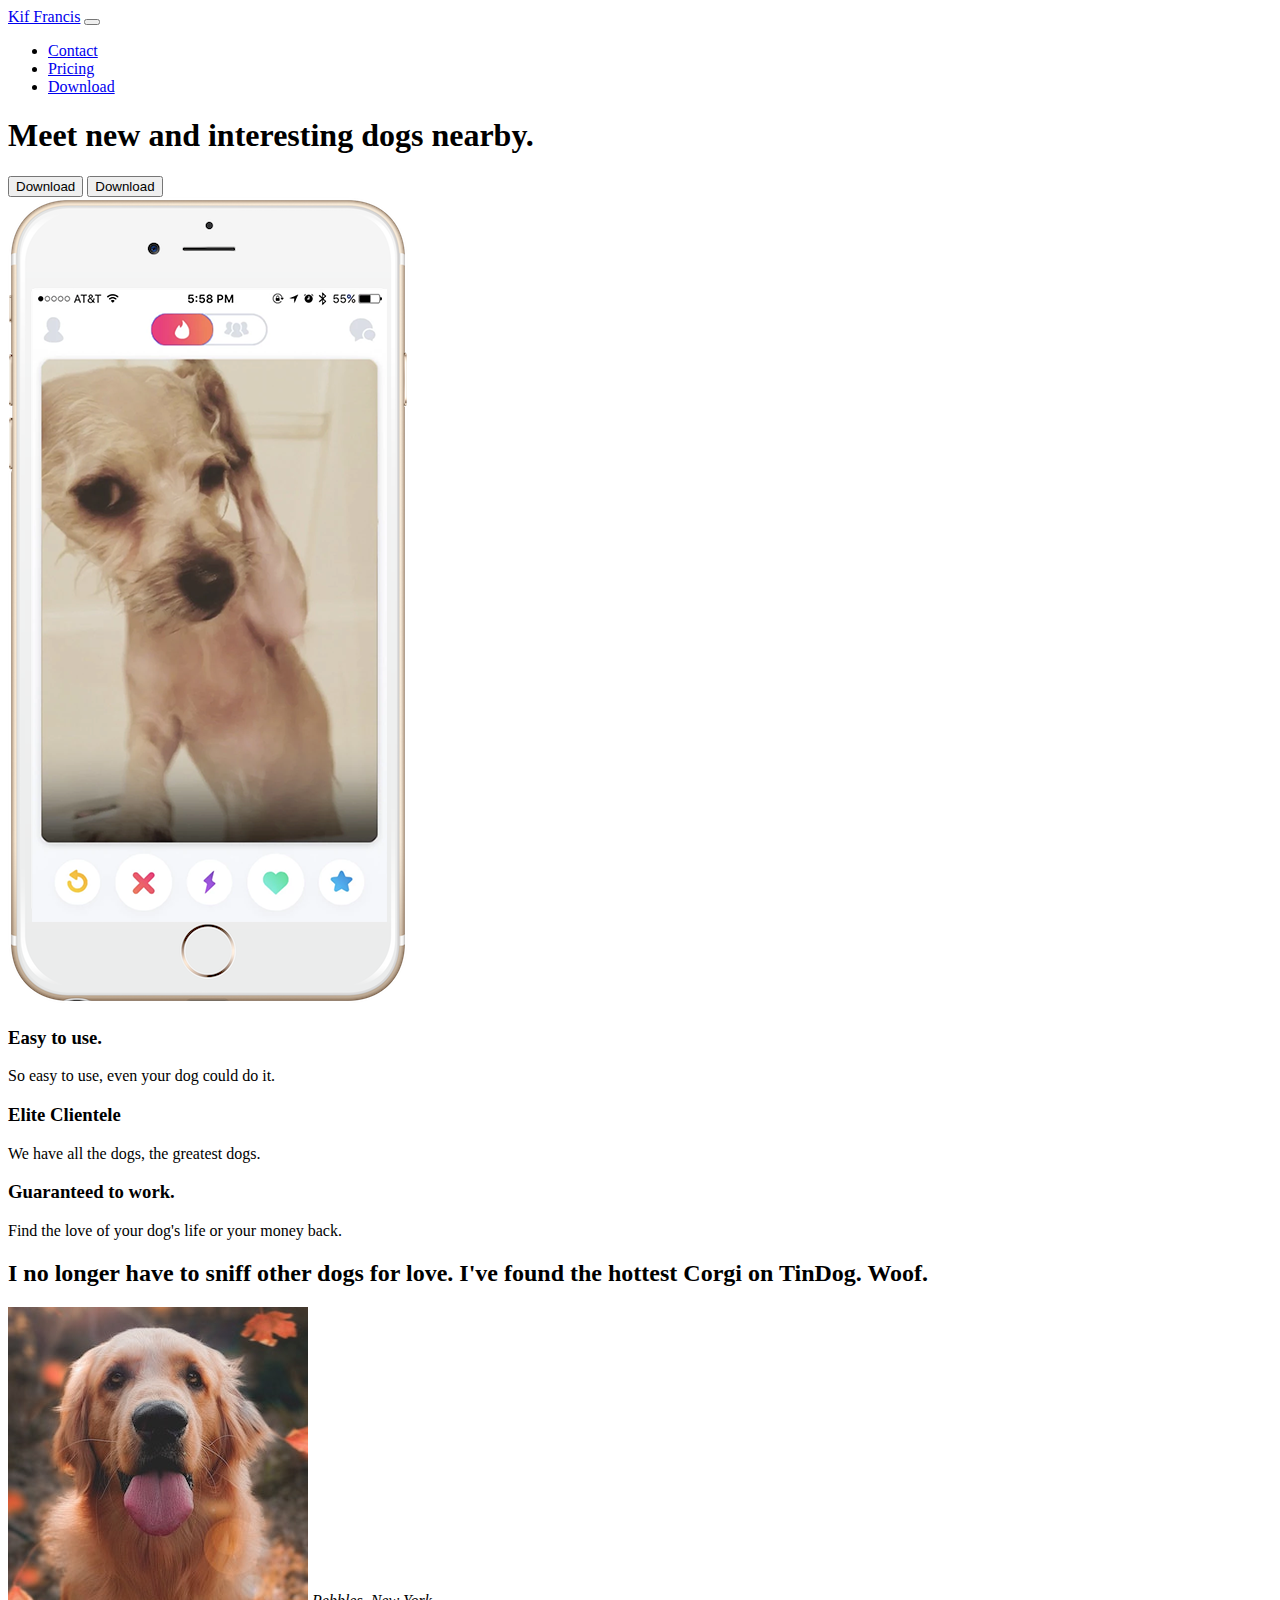
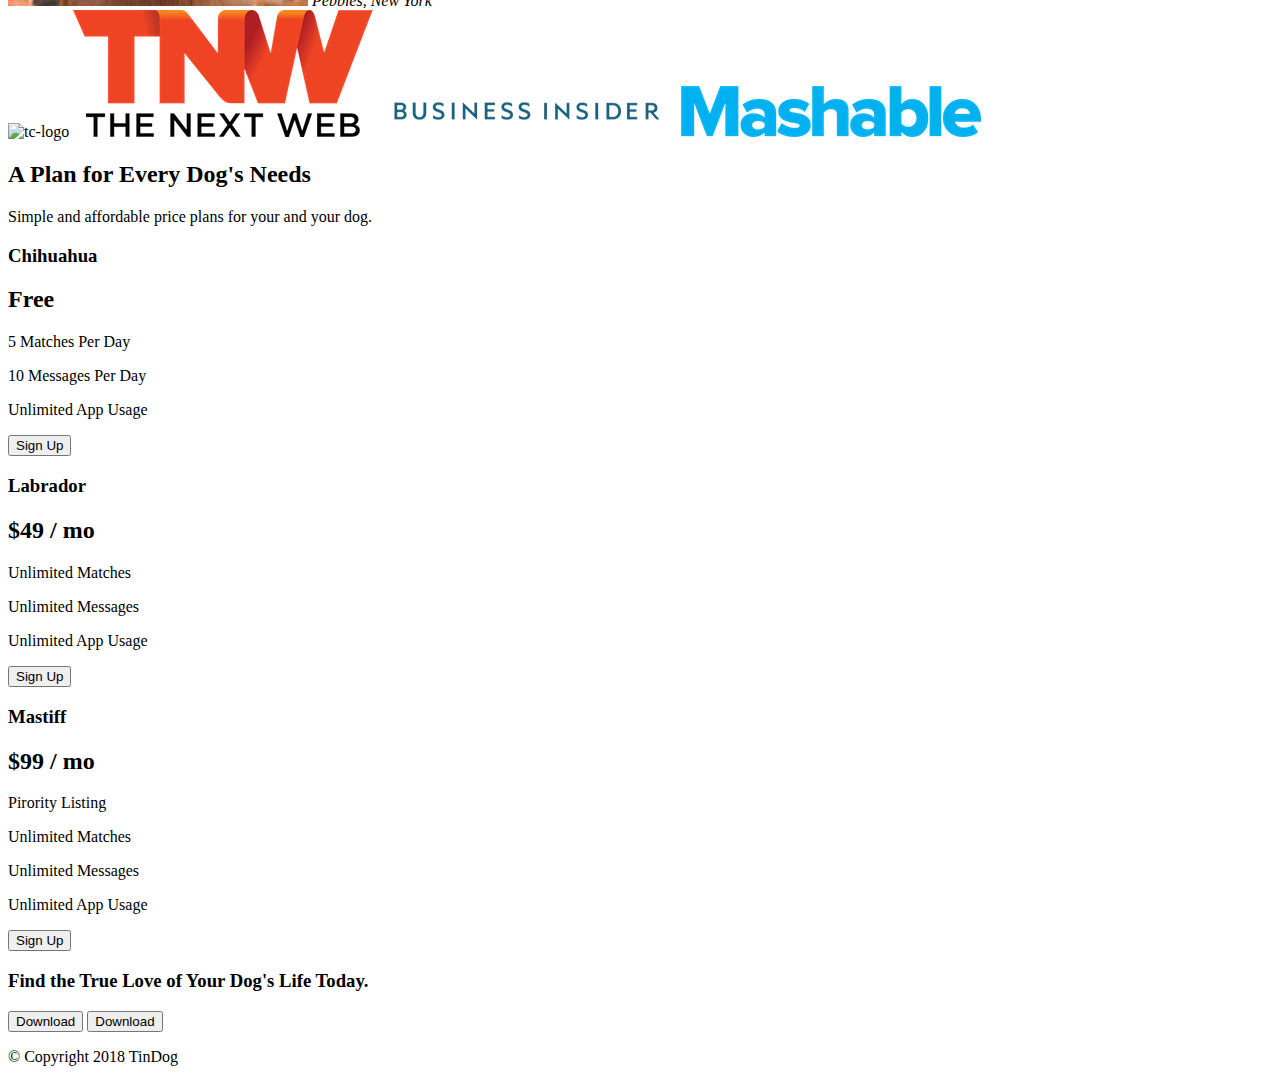
==== TinDog Start Here/index.html @ 4d75e92d "Create beginning files" ====
<!DOCTYPE html>
<html>

<head>
    <meta charset="utf-8">
    <title>TinDog</title>
    <link rel="stylesheet" href="css/styles.css">
</head>

<body>

<section id="title">

    <!-- Nav Bar -->
    <nav class="navbar navbar-expand-lg navbar-dark bg-dark">
        <a href="navbar-brand" href="">Kif Francis</a>
        <button class="navbar-toggler" type="button" data-toggle="collapse" data-target="#navbarTogglerDemo02"
                aria-controls="navbarTogglerDemo02" aria-expanded="false" aria-label="Toggle navigation">
            <span class="navbar-toggler-icon"></span>
        </button>
        <div class="collapse navbar-collapse" id="navbarTogglerDemo02">
            <ul class="navbar-nav ml-auto">
                <li class="nav-item"><a class="nav-link" href="http://www.gmail.com">Contact</a></li>
                <li class="nav-item"><a class="nav-link" href="http://www.gmail.com">Pricing</a></li>
                <li class="nav-item"><a class="nav-link" href="http://www.gmail.com">Download</a></li>
            </ul>
        </div>
    </nav>


    <!-- Title -->

    <div>
        <h1>Meet new and interesting dogs nearby.</h1>
        <button type="button">Download</button>
        <button type="button">Download</button>
    </div>
    <div>
        <img src="images/iphone6.png" alt="iphone-mockup">
    </div>

</section>


<!-- Features -->

<section id="features">

    <h3>Easy to use.</h3>
    <p>So easy to use, even your dog could do it.</p>

    <h3>Elite Clientele</h3>
    <p>We have all the dogs, the greatest dogs.</p>

    <h3>Guaranteed to work.</h3>
    <p>Find the love of your dog's life or your money back.</p>

</section>


<!-- Testimonials -->

<section id="testimonials">

    <h2>I no longer have to sniff other dogs for love. I've found the hottest Corgi on TinDog. Woof.</h2>
    <img src="images/dog-img.jpg" alt="dog-profile">
    <em>Pebbles, New York</em>

    <!-- <h2 class="testimonial-text">My dog used to be so lonely, but with TinDog's help, they've found the love of their life. I think.</h2>
    <img class="testimonial-image" src="images/lady-img.jpg" alt="lady-profile">
    <em>Beverly, Illinois</em> -->

</section>


<!-- Press -->

<section id="press">
    <img src="images/techcrunch.png" alt="tc-logo">
    <img src="images/tnw.png" alt="tnw-logo">
    <img src="images/bizinsider.png" alt="biz-insider-logo">
    <img src="images/mashable.png" alt="mashable-logo">

</section>


<!-- Pricing -->

<section id="pricing">

    <h2>A Plan for Every Dog's Needs</h2>
    <p>Simple and affordable price plans for your and your dog.</p>


    <h3>Chihuahua</h3>
    <h2>Free</h2>
    <p>5 Matches Per Day</p>
    <p>10 Messages Per Day</p>
    <p>Unlimited App Usage</p>
    <button type="button">Sign Up</button>


    <h3>Labrador</h3>
    <h2>$49 / mo</h2>
    <p>Unlimited Matches</p>
    <p>Unlimited Messages</p>
    <p>Unlimited App Usage</p>
    <button type="button">Sign Up</button>


    <h3>Mastiff</h3>
    <h2>$99 / mo</h2>
    <p>Pirority Listing</p>
    <p>Unlimited Matches</p>
    <p>Unlimited Messages</p>
    <p>Unlimited App Usage</p>
    <button type="button">Sign Up</button>

</section>


<!-- Call to Action -->

<section id="cta">

    <h3>Find the True Love of Your Dog's Life Today.</h3>
    <button type="button">Download</button>
    <button type="button">Download</button>

</section>


<!-- Footer -->

<footer id="footer">

    <p>© Copyright 2018 TinDog</p>

</footer>


</body>

</html>
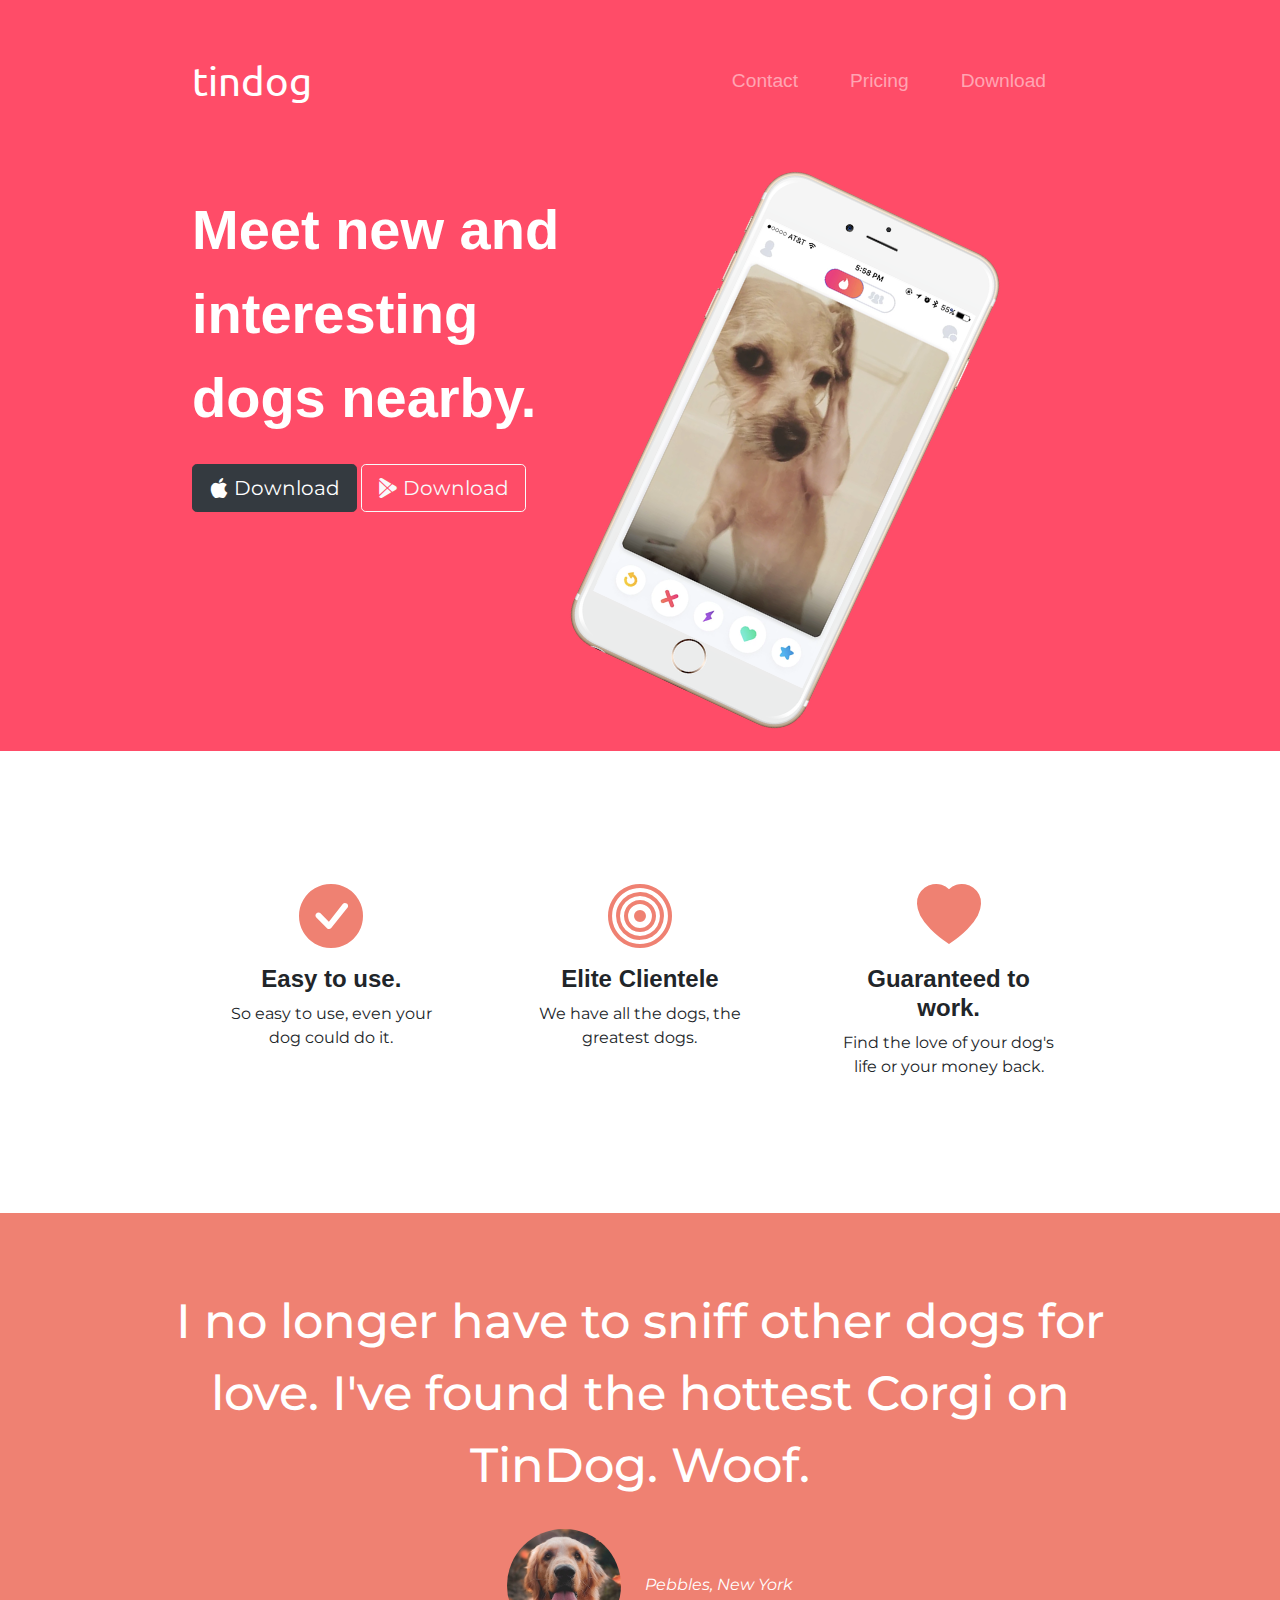
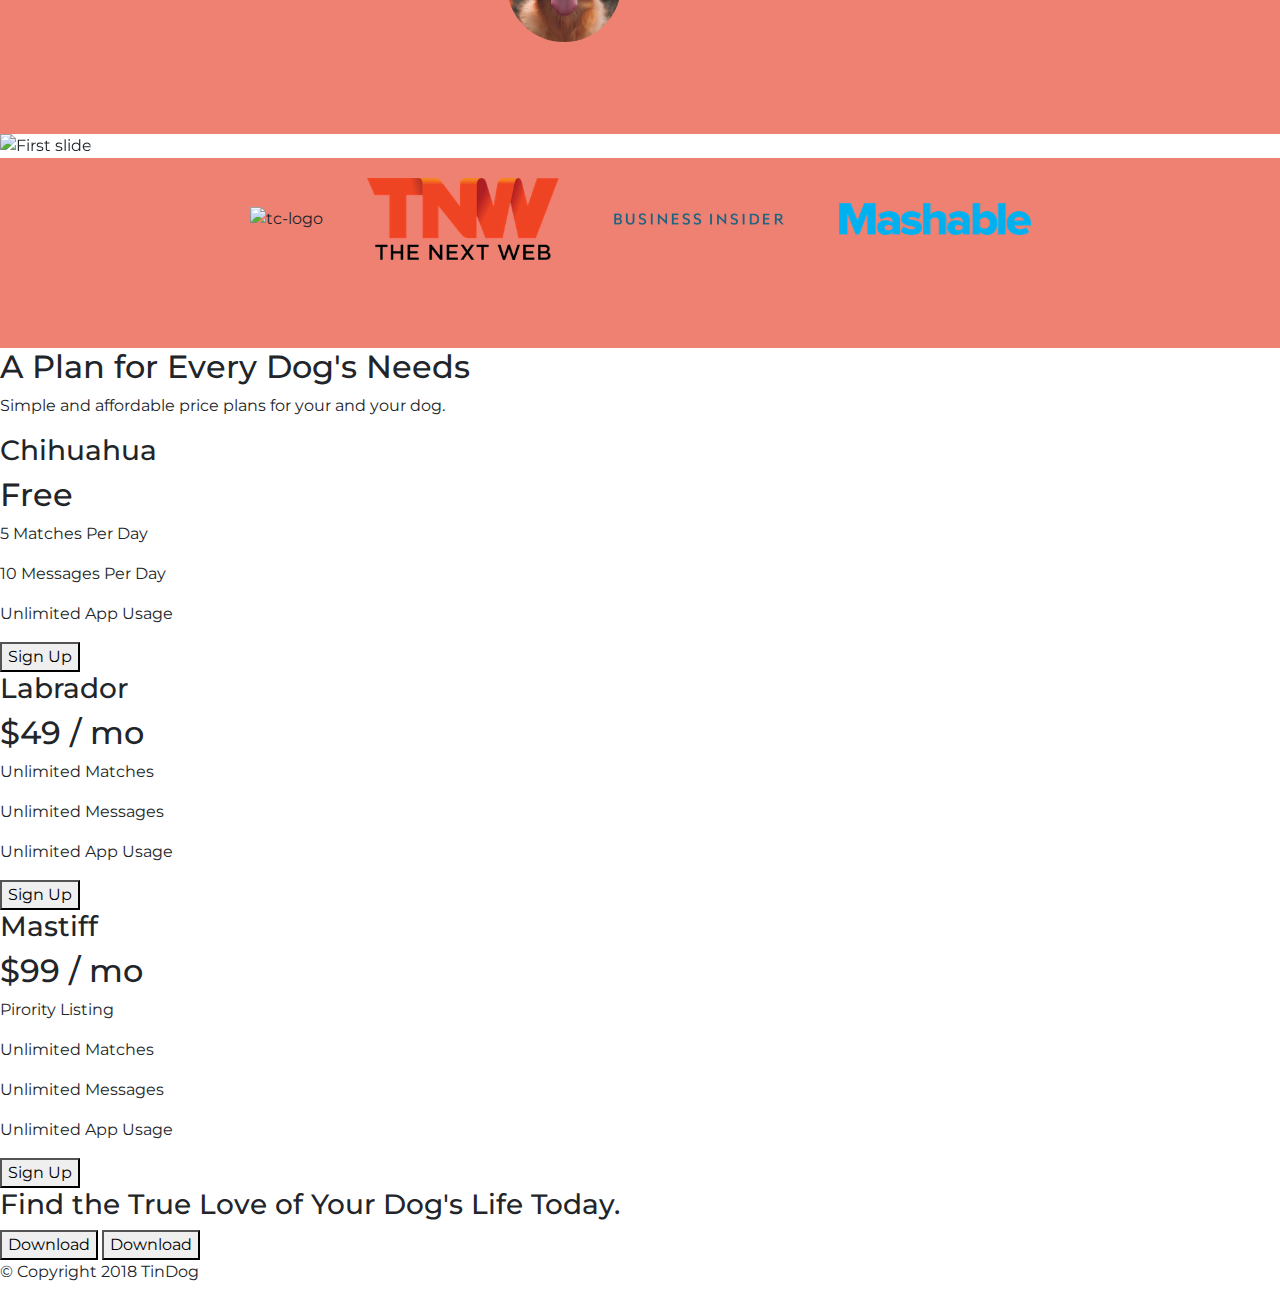
==== commit f409d634: "Add testimonial page and style" ====
--- a/TinDog Start Here/index.html
+++ b/TinDog Start Here/index.html
@@ -4,16 +4,24 @@
 <head>
     <meta charset="utf-8">
     <title>TinDog</title>
+    <link rel="stylesheet" href="https://cdn.jsdelivr.net/npm/bootstrap@4.3.1/dist/css/bootstrap.min.css" integrity="sha384-ggOyR0iXCbMQv3Xipma34MD+dH/1fQ784/j6cY/iJTQUOhcWr7x9JvoRxT2MZw1T" crossorigin="anonymous">
+    <link rel="stylesheet" href="https://cdn.jsdelivr.net/npm/bootstrap-icons@1.10.4/font/bootstrap-icons.css">
     <link rel="stylesheet" href="css/styles.css">
+    <link rel="preconnect" href="https://fonts.googleapis.com">
+    <link rel="preconnect" href="https://fonts.gstatic.com" crossorigin>
+    <link href="https://fonts.googleapis.com/css2?family=Montserrat:ital,wght@0,100;0,200;0,300;0,400;0,500;0,600;0,700;0,800;0,900;1,100;1,200;1,300;1,400;1,500;1,600;1,700;1,800;1,900&family=Ubuntu:ital,wght@0,300;0,400;0,500;0,700;1,300;1,400;1,500;1,700&display=swap" rel="stylesheet">
+    <script src="https://code.jquery.com/jquery-3.3.1.slim.min.js" integrity="sha384-q8i/X+965DzO0rT7abK41JStQIAqVgRVzpbzo5smXKp4YfRvH+8abtTE1Pi6jizo" crossorigin="anonymous"></script>
+    <script src="https://cdn.jsdelivr.net/npm/popper.js@1.14.7/dist/umd/popper.min.js" integrity="sha384-UO2eT0CpHqdSJQ6hJty5KVphtPhzWj9WO1clHTMGa3JDZwrnQq4sF86dIHNDz0W1" crossorigin="anonymous"></script>
+    <script src="https://cdn.jsdelivr.net/npm/bootstrap@4.3.1/dist/js/bootstrap.min.js" integrity="sha384-JjSmVgyd0p3pXB1rRibZUAYoIIy6OrQ6VrjIEaFf/nJGzIxFDsf4x0xIM+B07jRM" crossorigin="anonymous"></script>
 </head>
 
 <body>
 
 <section id="title">
-
+<div class="container-fluid">
     <!-- Nav Bar -->
-    <nav class="navbar navbar-expand-lg navbar-dark bg-dark">
-        <a href="navbar-brand" href="">Kif Francis</a>
+    <nav class="navbar navbar-expand-lg navbar-dark">
+        <a class="navbar-brand" href="">tindog</a>
         <button class="navbar-toggler" type="button" data-toggle="collapse" data-target="#navbarTogglerDemo02"
                 aria-controls="navbarTogglerDemo02" aria-expanded="false" aria-label="Toggle navigation">
             <span class="navbar-toggler-icon"></span>
@@ -30,31 +38,44 @@
 
     <!-- Title -->
 
-    <div>
+
+    <div class="row">
+    <div class ="col-lg-6">
         <h1>Meet new and interesting dogs nearby.</h1>
-        <button type="button">Download</button>
-        <button type="button">Download</button>
+        <button type="button" class="btn btn-dark btn-lg"><i class="bi bi-apple"></i> Download</button>
+        <button type="button" class="btn btn-outline-light btn-lg"><i class="bi bi-google-play"></i> Download</button>
     </div>
-    <div>
-        <img src="images/iphone6.png" alt="iphone-mockup">
+    <div class="col-lg-6">
+        <img src="images/iphone6.png" alt="iphone-mockup" class="title-image">
+    </div>
     </div>
 
 </section>
-
+</div>
 
 <!-- Features -->
 
 <section id="features">
 
-    <h3>Easy to use.</h3>
-    <p>So easy to use, even your dog could do it.</p>
-
-    <h3>Elite Clientele</h3>
-    <p>We have all the dogs, the greatest dogs.</p>
-
-    <h3>Guaranteed to work.</h3>
-    <p>Find the love of your dog's life or your money back.</p>
-
+    <div class="container-fluid selling-points">
+        <div class="row">
+            <div class ="col-lg-4 selling-point">
+                <i class="bi bi-check-circle-fill selling-point__icon"></i>
+                <h3 class="selling-point__title">Easy to use.</h3>
+                <p class="selling-point__desc">So easy to use, even your dog could do it.</p>
+            </div>
+            <div class ="col-lg-4 selling-point">
+                <i class="bi bi-bullseye selling-point__icon"></i>
+                <h3 class="selling-point__title">Elite Clientele</h3>
+                <p class="selling-point__desc">We have all the dogs, the greatest dogs.</p>
+            </div>
+            <div class ="col-lg-4 selling-point">
+                <i class="bi bi-heart-fill selling-point__icon"></i>
+                <h3 class="selling-point__title">Guaranteed to work.</h3>
+                <p class="selling-point__desc">Find the love of your dog's life or your money back.</p>
+            </div>
+        </div>
+    </div>
 </section>
 
 
@@ -62,8 +83,8 @@
 
 <section id="testimonials">
 
-    <h2>I no longer have to sniff other dogs for love. I've found the hottest Corgi on TinDog. Woof.</h2>
-    <img src="images/dog-img.jpg" alt="dog-profile">
+    <h2 class="testimonial__quote">I no longer have to sniff other dogs for love. I've found the hottest Corgi on TinDog. Woof.</h2>
+    <img src="images/dog-img.jpg" alt="dog-profile" class="testimonial__image">
     <em>Pebbles, New York</em>
 
     <!-- <h2 class="testimonial-text">My dog used to be so lonely, but with TinDog's help, they've found the love of their life. I think.</h2>
@@ -72,14 +93,36 @@
 
 </section>
 
+<!-- Delete later maybe -->
+<div id="testimonial-carousel" class="carousel slide" data-ride="false">
+  <div class="carousel-inner">
+    <div class="carousel-item active">
+      <img class="d-block w-100" src="..." alt="First slide">
+    </div>
+    <div class="carousel-item">
+      <img class="d-block w-100" src="..." alt="Second slide">
+    </div>
+    <div class="carousel-item">
+      <img class="d-block w-100" src="..." alt="Third slide">
+    </div>
+  </div>
+  <a class="carousel-control-prev" href="#testimonial-carousel" role="button" data-slide="prev">
+    <span class="carousel-control-prev-icon" aria-hidden="true"></span>
+    <span class="sr-only">Previous</span>
+  </a>
+  <a class="carousel-control-next" href="#testimonial-carousel" role="button" data-slide="next">
+    <span class="carousel-control-next-icon" aria-hidden="true"></span>
+    <span class="sr-only">Next</span>
+  </a>
+</div>
 
 <!-- Press -->
 
-<section id="press">
-    <img src="images/techcrunch.png" alt="tc-logo">
-    <img src="images/tnw.png" alt="tnw-logo">
-    <img src="images/bizinsider.png" alt="biz-insider-logo">
-    <img src="images/mashable.png" alt="mashable-logo">
+<section id="press" class="press">
+    <img src="images/techcrunch.png" alt="tc-logo" class="press__logo">
+    <img src="images/tnw.png" alt="tnw-logo" class="press__logo">
+    <img src="images/bizinsider.png" alt="biz-insider-logo" class="press__logo">
+    <img src="images/mashable.png" alt="mashable-logo" class="press__logo">
 
 </section>
 
--- a/TinDog Start Here/css/styles.css
+++ b/TinDog Start Here/css/styles.css
@@ -0,0 +1,111 @@
+body {
+  font-family: 'Montserrat', sans-serif;
+}
+
+h1 {
+  font-family: 'Montserrat-Black', sans-serif;
+  font-size: 3.5rem;
+  line-height: 1.5;
+  font-weight: 900;
+  padding-bottom: 1rem;
+}
+
+.container-fluid {
+  padding: 3% 15%;
+}
+
+
+#title {
+  background-color: #ff4c68;
+  color: #FFF;
+}
+
+.navbar {
+  padding-bottom: 4.5rem;
+  padding-left: 0;
+}
+
+.navbar-brand {
+    font-family: 'Ubuntu';
+    font-size: 2.5rem;
+}
+
+.nav-item {
+   padding: 0 18px;
+}
+
+.nav-link {
+  font-size: 1.2rem;
+  font-family: 'Montserrat-Light', sans-serif;
+}
+
+.title-image {
+    width: 60%;
+    transform: rotate(25deg);
+}
+
+.selling-points {
+  padding-top: 4.5rem;
+  padding-bottom: 4.5rem;
+}
+
+.selling-point {
+   text-align: center;
+   padding: 5%;
+}
+
+.selling-point__icon {
+   color: #ef8172;
+   font-size: 4rem;
+   margin-bottom: 1rem;
+}
+
+.selling-point__icon:hover {
+  color: #ff4c68;
+}
+
+.selling-point__title {
+    font-family: 'Montserrat-Black', sans-serif;
+    font-size: 1.5rem;
+    font-weight: bold;
+}
+
+.selling-point__desc {
+  font-color: #8f8f8f;
+}
+
+#testimonials {
+  padding: 4.5rem;
+  text-align: center;
+  background-color: #ef8172;
+  color: #FFF;
+}
+
+.testimonial__quote {
+    font-family: "Montserrat";
+    font-size: 3rem;
+    line-height: 1.5;
+    font-weight: 500;
+    padding: 0 3rem;
+}
+
+.testimonial__image {
+    border-radius: 100%;
+    margin: 20px;
+    width: 10%;
+}
+
+.testimonial__caption {
+    font-weight: 400;
+}
+
+.press {
+    text-align: center;
+    background-color: #ef8172;
+    padding-bottom: 3%;
+}
+
+.press__logo {
+  width: 15%;
+  margin: 20px 20px 50px;
+}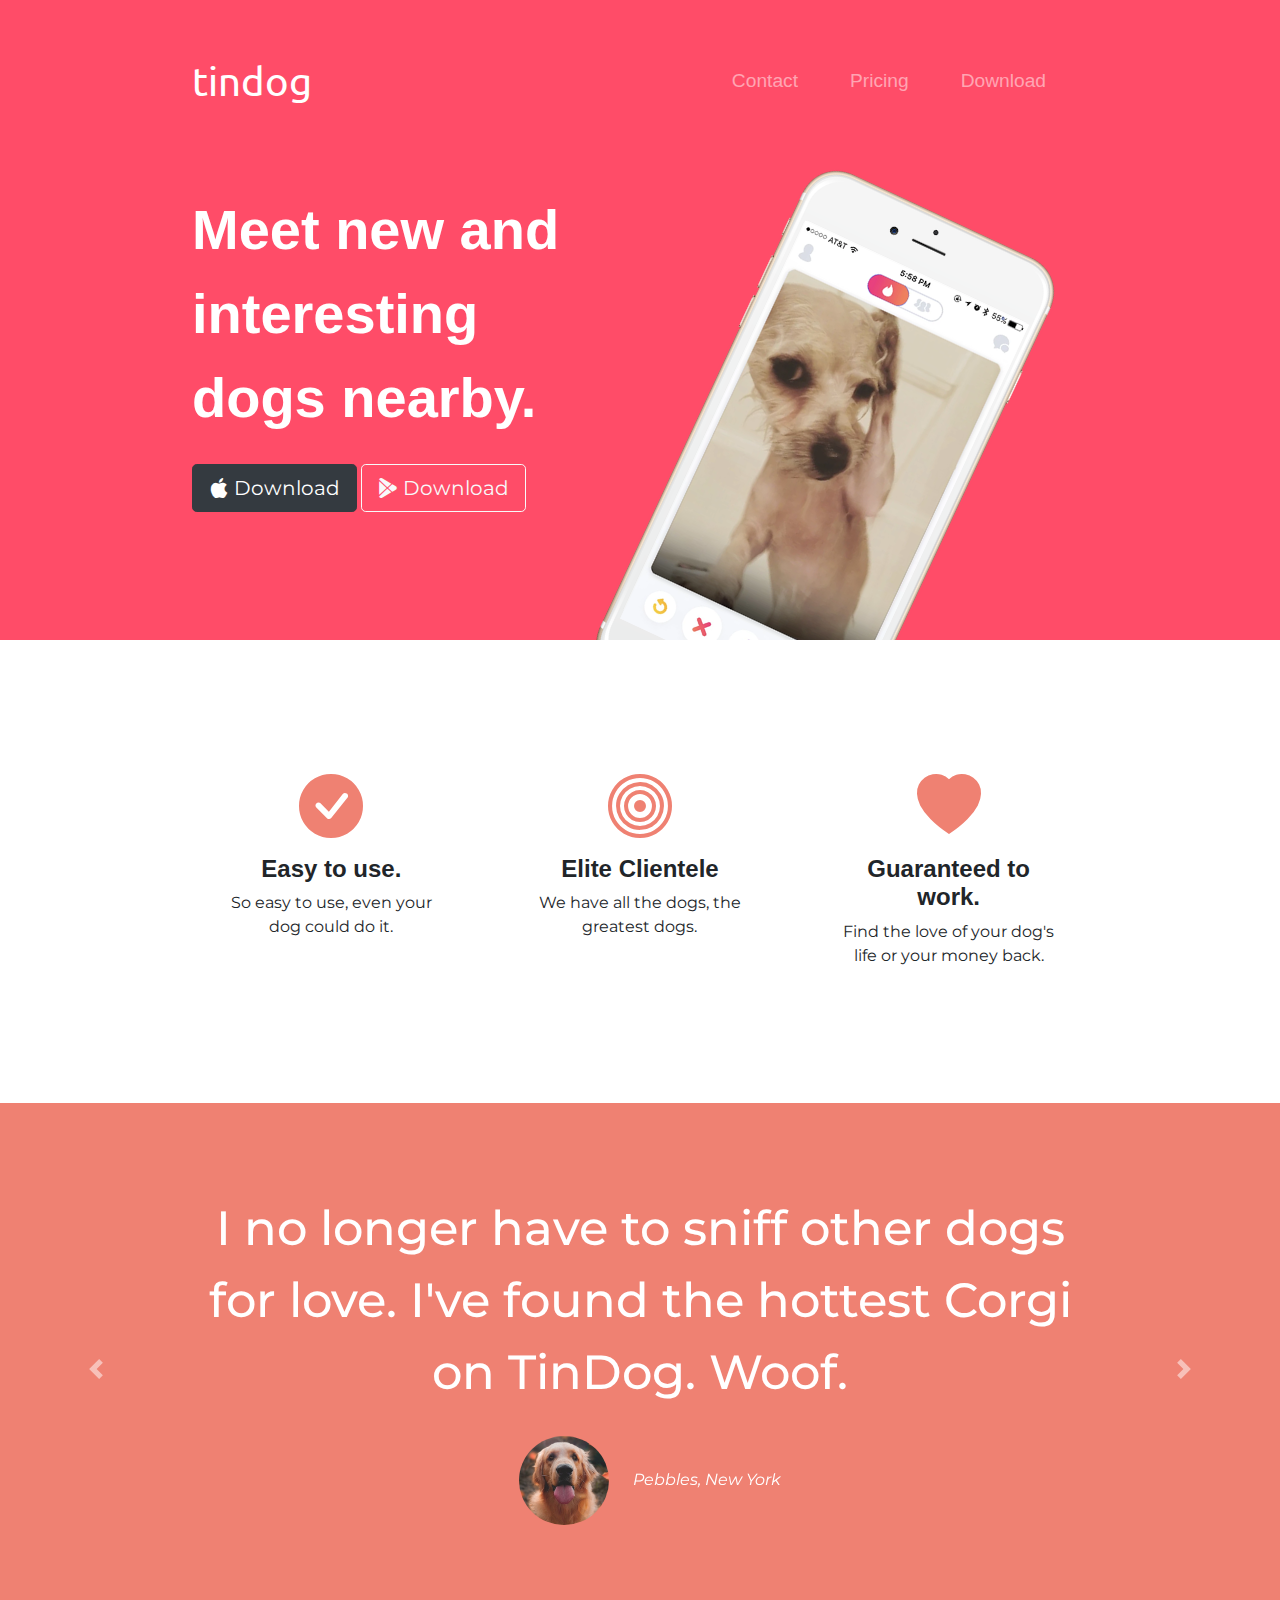
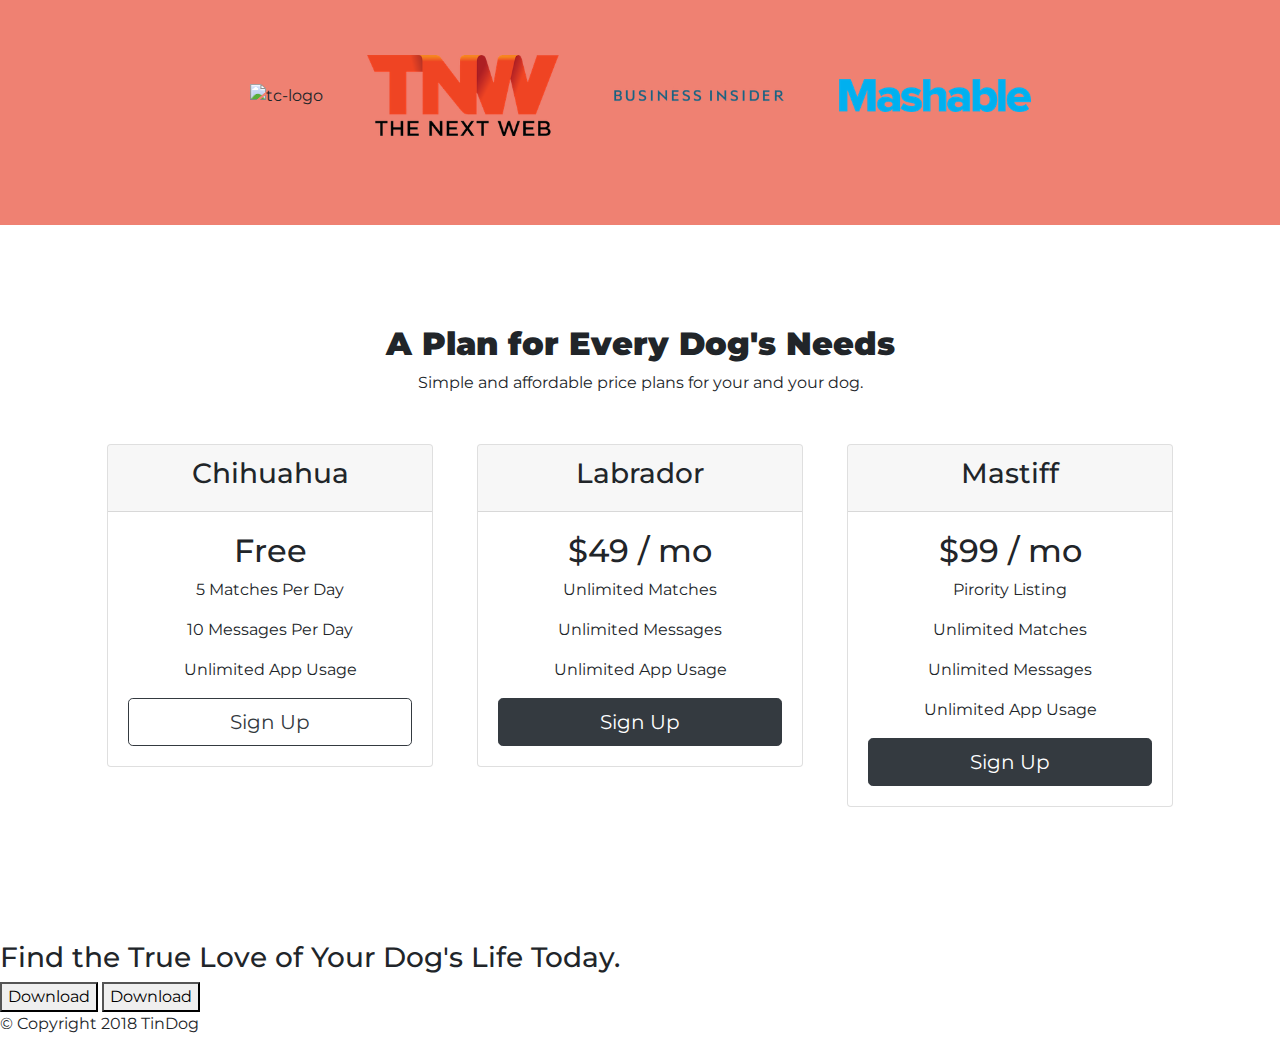
==== commit c4caa774: "Add cards with prices" ====
--- a/TinDog Start Here/index.html
+++ b/TinDog Start Here/index.html
@@ -55,7 +55,7 @@
 
 <!-- Features -->
 
-<section id="features">
+<section id="features" class="features">
 
     <div class="container-fluid selling-points">
         <div class="row">
@@ -82,29 +82,21 @@
 <!-- Testimonials -->
 
 <section id="testimonials">
-
-    <h2 class="testimonial__quote">I no longer have to sniff other dogs for love. I've found the hottest Corgi on TinDog. Woof.</h2>
-    <img src="images/dog-img.jpg" alt="dog-profile" class="testimonial__image">
-    <em>Pebbles, New York</em>
-
-    <!-- <h2 class="testimonial-text">My dog used to be so lonely, but with TinDog's help, they've found the love of their life. I think.</h2>
-    <img class="testimonial-image" src="images/lady-img.jpg" alt="lady-profile">
-    <em>Beverly, Illinois</em> -->
-
-</section>
-
-<!-- Delete later maybe -->
 <div id="testimonial-carousel" class="carousel slide" data-ride="false">
   <div class="carousel-inner">
     <div class="carousel-item active">
-      <img class="d-block w-100" src="..." alt="First slide">
+            <h2 class="testimonial__quote">I no longer have to sniff other dogs for love. I've found the hottest Corgi on TinDog. Woof.</h2>
+            <img src="images/dog-img.jpg" alt="dog-profile" class="testimonial__image">
+            <em>Pebbles, New York</em>
     </div>
     <div class="carousel-item">
-      <img class="d-block w-100" src="..." alt="Second slide">
-    </div>
-    <div class="carousel-item">
-      <img class="d-block w-100" src="..." alt="Third slide">
-    </div>
+           <h2 class="testimonial__quote">My dog used to be so lonely, but with TinDog's help, they've found the love of their life. I think.</h2>
+            <img class="testimonial__image" src="images/lady-img.jpg" alt="lady-profile">
+            <em>Beverly, Illinois</em> -->
+    </div>
+<!--    <div class="carousel-item" style="background-color: blue;">-->
+<!--        <h1>Hello</h1>-->
+<!--    </div>-->
   </div>
   <a class="carousel-control-prev" href="#testimonial-carousel" role="button" data-slide="prev">
     <span class="carousel-control-prev-icon" aria-hidden="true"></span>
@@ -116,6 +108,13 @@
   </a>
 </div>
 
+
+
+
+</section>
+
+
+
 <!-- Press -->
 
 <section id="press" class="press">
@@ -128,36 +127,57 @@
 
 
 <!-- Pricing -->
-
-<section id="pricing">
-
-    <h2>A Plan for Every Dog's Needs</h2>
-    <p>Simple and affordable price plans for your and your dog.</p>
-
-
-    <h3>Chihuahua</h3>
-    <h2>Free</h2>
-    <p>5 Matches Per Day</p>
-    <p>10 Messages Per Day</p>
-    <p>Unlimited App Usage</p>
-    <button type="button">Sign Up</button>
-
-
-    <h3>Labrador</h3>
-    <h2>$49 / mo</h2>
-    <p>Unlimited Matches</p>
-    <p>Unlimited Messages</p>
-    <p>Unlimited App Usage</p>
-    <button type="button">Sign Up</button>
-
-
-    <h3>Mastiff</h3>
-    <h2>$99 / mo</h2>
-    <p>Pirority Listing</p>
-    <p>Unlimited Matches</p>
-    <p>Unlimited Messages</p>
-    <p>Unlimited App Usage</p>
-    <button type="button">Sign Up</button>
+<section id="pricing" class="pricing">
+
+<h2 class="pricing__title">A Plan for Every Dog's Needs</h2>
+<p>Simple and affordable price plans for your and your dog.</p>
+
+<div class="row">
+    <div class="pricing__column col-lg-4 col-md-6">
+    <div class="card">
+        <div class="card-header">
+            <h3>Chihuahua</h3>
+        </div>
+        <div class="card-body">
+            <h2>Free</h2>
+            <p>5 Matches Per Day</p>
+            <p>10 Messages Per Day</p>
+            <p>Unlimited App Usage</p>
+            <button type="button" class="btn btn-lg btn-block btn-outline-dark">Sign Up</button>
+        </div>
+    </div>
+</div>
+     <div class="pricing__column col-lg-4 col-md-6">
+    <div class="card">
+        <div class="card-header">
+           <h3>Labrador</h3>
+        </div>
+        <div class="card-body">
+        <h2>$49 / mo</h2>
+        <p>Unlimited Matches</p>
+        <p>Unlimited Messages</p>
+        <p>Unlimited App Usage</p>
+        <button type="button" class="btn btn-lg btn-block btn-dark">Sign Up</button>
+        </div>
+    </div>
+</div>
+     <div class="pricing__column col-lg-4">
+    <div class="card">
+        <div class="card-header">
+          <h3>Mastiff</h3>
+        </div>
+        <div class="card-body">
+            <h2>$99 / mo</h2>
+            <p>Pirority Listing</p>
+            <p>Unlimited Matches</p>
+            <p>Unlimited Messages</p>
+            <p>Unlimited App Usage</p>
+            <button type="button" class="btn btn-lg btn-block btn-dark">Sign Up</button>
+        </div>
+    </div>
+         </div>
+</div>
+
 
 </section>
 
--- a/TinDog Start Here/css/styles.css
+++ b/TinDog Start Here/css/styles.css
@@ -11,7 +11,7 @@
 }
 
 .container-fluid {
-  padding: 3% 15%;
+  padding: 3% 15% 10%;
 }
 
 
@@ -42,6 +42,16 @@
 .title-image {
     width: 60%;
     transform: rotate(25deg);
+    position: absolute;
+    right: 30%;
+
+}
+
+.features {
+    background-color: #FFF;
+    position: relative;
+    z-index: 1;
+
 }
 
 .selling-points {
@@ -75,7 +85,6 @@
 }
 
 #testimonials {
-  padding: 4.5rem;
   text-align: center;
   background-color: #ef8172;
   color: #FFF;
@@ -86,13 +95,16 @@
     font-size: 3rem;
     line-height: 1.5;
     font-weight: 500;
-    padding: 0 3rem;
 }
 
 .testimonial__image {
     border-radius: 100%;
     margin: 20px;
     width: 10%;
+}
+
+.carousel-item {
+    padding: 7% 15%;
 }
 
 .testimonial__caption {
@@ -108,4 +120,18 @@
 .press__logo {
   width: 15%;
   margin: 20px 20px 50px;
-}+}
+
+/*Pricing Section */
+.pricing {
+  padding: 100px;
+  text-align: center;
+}
+
+.pricing__title {
+    font-weight: 900;
+}
+
+.pricing__column {
+  padding: 3% 2%;
+}
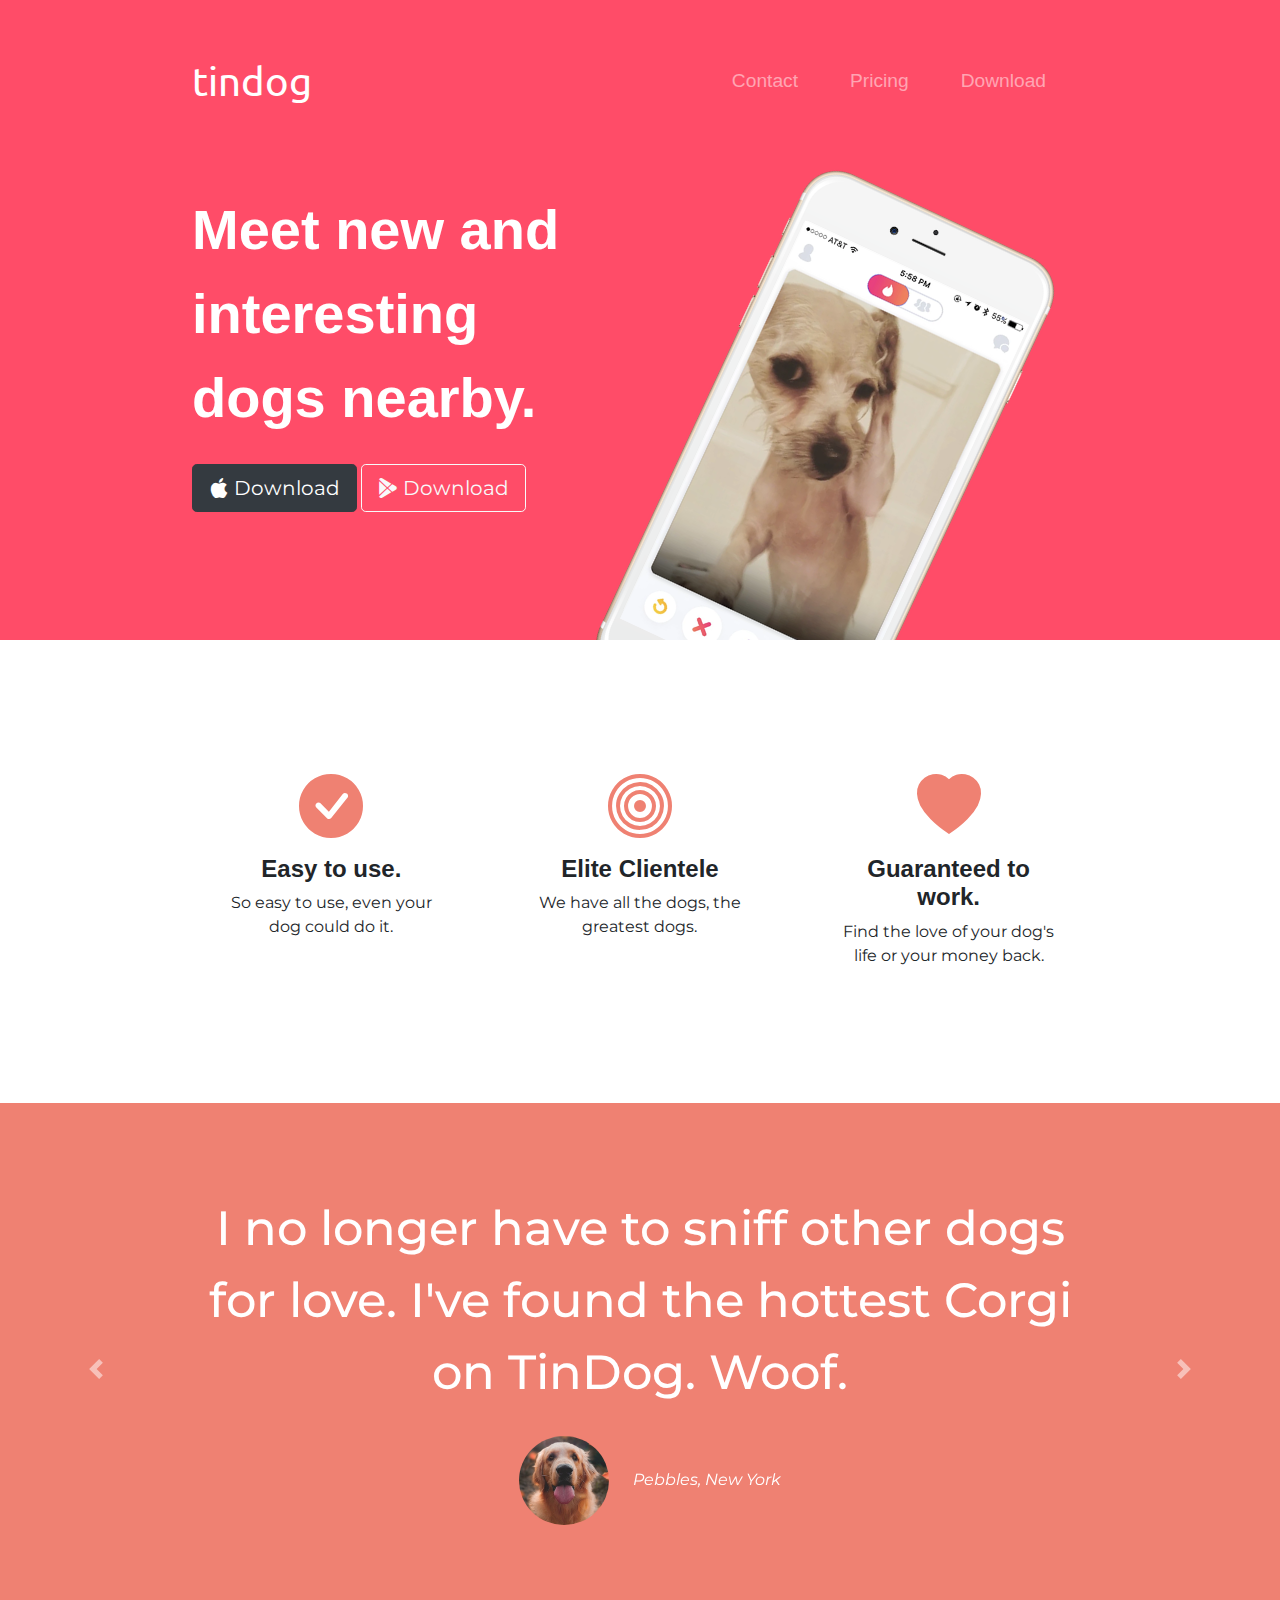
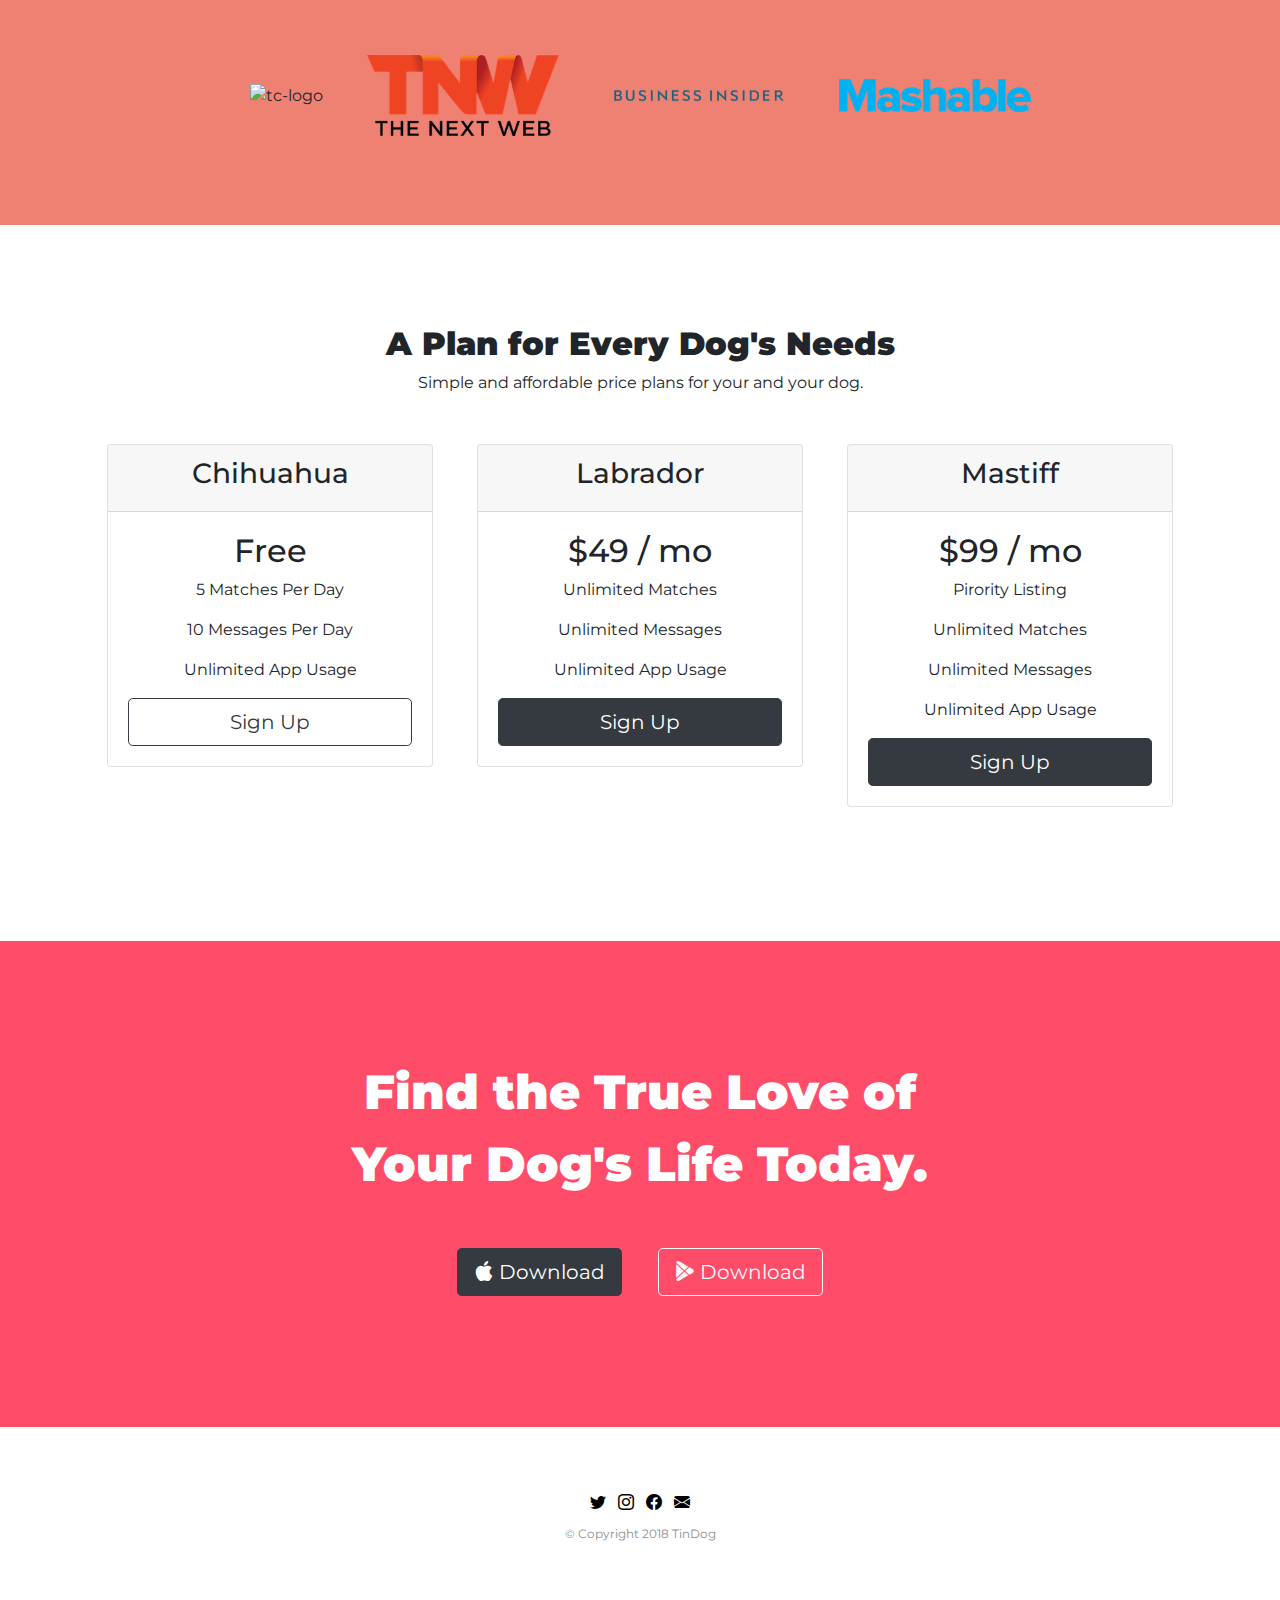
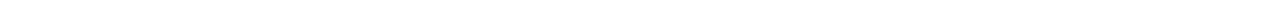
==== commit d918621f: "Add call to action and footer" ====
--- a/TinDog Start Here/index.html
+++ b/TinDog Start Here/index.html
@@ -28,9 +28,9 @@
         </button>
         <div class="collapse navbar-collapse" id="navbarTogglerDemo02">
             <ul class="navbar-nav ml-auto">
-                <li class="nav-item"><a class="nav-link" href="http://www.gmail.com">Contact</a></li>
-                <li class="nav-item"><a class="nav-link" href="http://www.gmail.com">Pricing</a></li>
-                <li class="nav-item"><a class="nav-link" href="http://www.gmail.com">Download</a></li>
+                <li class="nav-item"><a class="nav-link" href="#footer">Contact</a></li>
+                <li class="nav-item"><a class="nav-link" href="#pricing">Pricing</a></li>
+                <li class="nav-item"><a class="nav-link" href="#cta">Download</a></li>
             </ul>
         </div>
     </nav>
@@ -184,21 +184,25 @@
 
 <!-- Call to Action -->
 
-<section id="cta">
-
-    <h3>Find the True Love of Your Dog's Life Today.</h3>
-    <button type="button">Download</button>
-    <button type="button">Download</button>
+<section id="cta" class="cta">
+
+    <h3 class="cta__title">Find the True Love of Your Dog's Life Today.</h3>
+    <button type="button" class="btn btn-dark btn-lg cta__btn"><i class="bi bi-apple"></i> Download</button>
+    <button type="button" class="btn btn-outline-light btn-lg cta__btn"><i class="bi bi-google-play"></i> Download</button>
 
 </section>
 
 
 <!-- Footer -->
 
-<footer id="footer">
-
-    <p>© Copyright 2018 TinDog</p>
-
+<footer id="footer" class="footer">
+    <div class="footer__social-icons">
+        <a href="http://www.twitter.com" class="footer__social-icon"><i class="bi bi-twitter"></i></a>
+        <a href="http://www.instagram.com" class="footer__social-icon"><i class="bi bi-instagram"></i></a>
+        <a href="http://www.facebook.com" class="footer__social-icon"><i class="bi bi-facebook"></i></a>
+        <a href="http://www.gmail.com" class="footer__social-icon"><i class="bi bi-envelope-fill"></i></a>
+    </div>
+    <p class="footer__copyright">© Copyright 2018 TinDog</p>
 </footer>
 
 
--- a/TinDog Start Here/css/styles.css
+++ b/TinDog Start Here/css/styles.css
@@ -135,3 +135,66 @@
 .pricing__column {
   padding: 3% 2%;
 }
+
+/* Call to Action CTA Section */
+
+.cta {
+  background-color: #ff4c68;
+  color: #FFF;
+  text-align: center;
+  padding: 9% 25%;
+}
+
+.cta__title {
+    font-family: "Montserrat";
+    font-size: 3rem;
+    line-height: 1.5;
+    font-weight: 900;
+    margin-bottom: 2rem;
+}
+
+.cta__btn {
+    margin: 1rem;
+}
+
+/* Footer Section */
+
+.footer {
+  text-align: center;
+  padding: 5% 15%;
+}
+
+.footer__social-icons {
+   margin-bottom: 10px;
+}
+
+.footer__social-icon {
+    color: black;
+    margin: 0.25rem;
+}
+
+.footer__copyright {
+    color: #8f8f8f;
+    font-size: .75rem;
+}
+
+
+
+
+
+
+
+@media (max-width: 1028px) {
+    #title {
+    text-align: center;
+    }
+
+    .title-image {
+        width: 60%;
+        transform: rotate(0);
+        position: static;
+        text-align: center;
+        margin-top: 3rem;
+    }
+}
+
